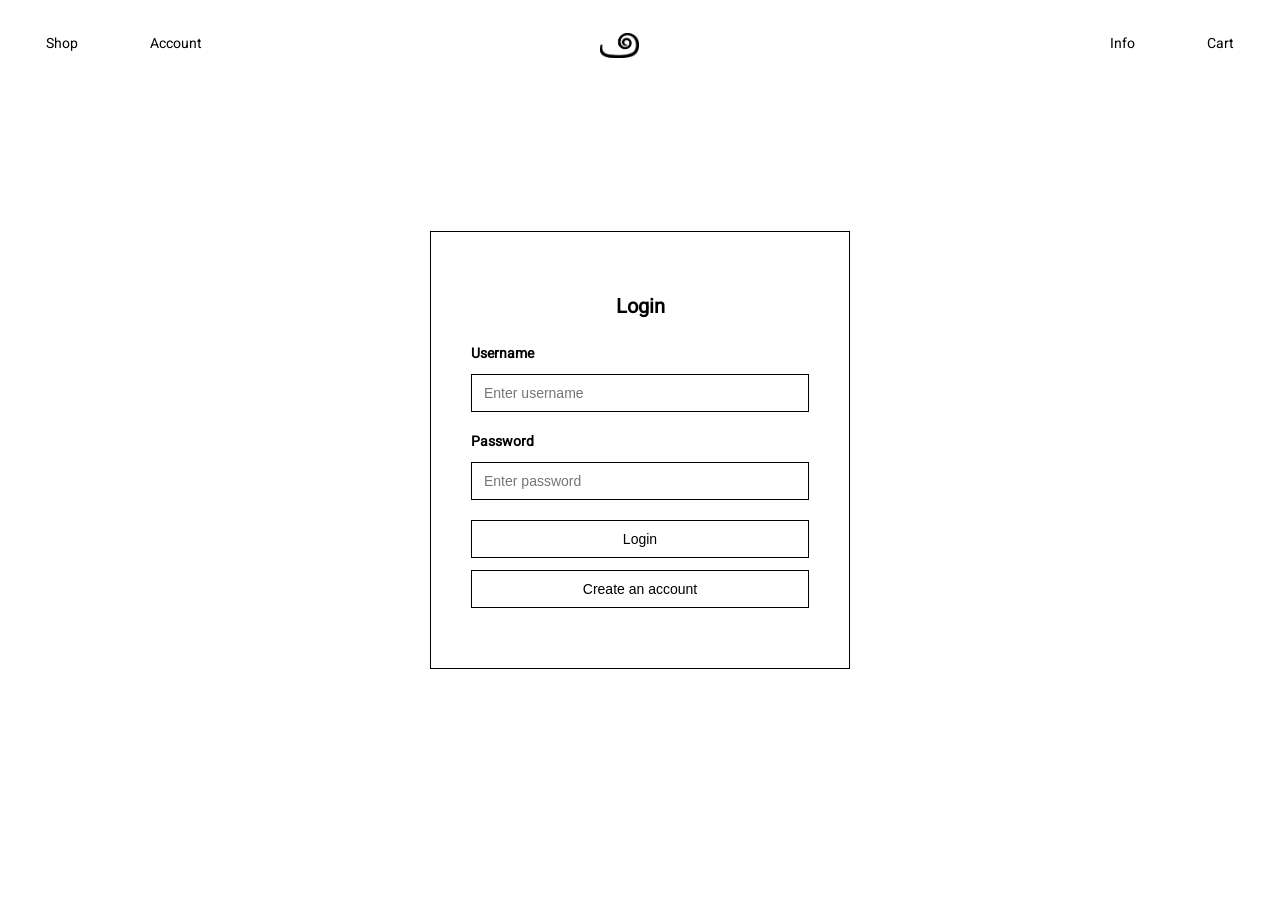
==== account.html @ 1daf3092 "initial commit" ====
<!DOCTYPE html>
<html lang="en">
<head>
  <meta charset="UTF-8" />
  <meta name="viewport" content="width=device-width, initial-scale=1" />
  <title>account</title>
  <link rel="icon" type="image/svg+xml" href="assets/favicon.svg">

  <link rel="stylesheet" href="account.css" />


  </style>
</head>
<body>


  <!-- 🔳 Slide-Up Panel -->
  <div id="slidePanel">
    <iframe id="panelContent" src=""></iframe>
  </div>


  <div class="login-container">
    <h3>Login</h3>
    <form>
      <label for="username">Username</label>
      <input type="text" id="username" name="username" placeholder="Enter username" required />

      <label for="password">Password</label>
      <input type="password" id="password" name="password" placeholder="Enter password" required />

      <button type="submit">Login</button>
    </form>
    <button class="create-account-btn">Create an account</button>
  </div>

  <script src="account.js"></script>
  <script src="menu.js"></script>
    <script src="cart.js"></script>


      <script>
    document.getElementById("openPanelLink").addEventListener("click", function(event) {
      event.preventDefault();
      const panel = document.getElementById("slidePanel");
      const iframe = document.getElementById("panelContent");
      panel.style.bottom = "0";
      iframe.src = "other-page.html"; // Replace with your actual URL
    });
  </script>

</body>
</html>
---- account.css ----
@font-face {
  font-family: 'Vazirmatn';
  src: url('assets/Vazirmatn.ttf') format('truetype');
  font-weight: normal;
  font-style: normal;

}


body {
    font-family: 'Vazirmatn';
  color: black;
  margin: 0;
  padding: 0;
  display: flex;
  justify-content: center;
  align-items: center;
  height: 100vh;
  background-color: #ffffff;
 /* background-image: url('assets/background.jpg');
 background-repeat: no-repeat;
 background-size: cover; */

}

    #slidePanel {
      position: fixed;
      bottom: -100%;
      left: 0;
      width: 100%;
      height: 87vh;
      background: white;
      transition: bottom 0.8s ease;
      z-index: 101;
      overflow: hidden;
    }

    #slidePanel iframe {
      width: 100%;
      height: 100%;
      border: none;
    }

h3 {
  font-size: 20px;
  margin-bottom: 20px;
  text-align: center;
}

/* Login Container */
.login-container {
  background-color: #ffffff;
  padding: 40px;
  border: 1px solid black;
/* box-shadow: 4px 4px 7px rgba(61, 61, 61, 0.15); */


  width: 420px;
  text-align: center;
  box-sizing: border-box;
}

/* Form Elements */
label {
  display: block;
  margin-bottom: 8px;
  font-size: 14px;
  font-weight: bold;
  text-align: left;
}

input[type="text"],
input[type="password"],
button {
  width: 100%;
  padding: 10px 12px;
  margin-bottom: 20px;
  border: 1px solid black;
  font-size: 14px;
  box-sizing: border-box;
  /* background-color: #fefbea; */
}

/* Buttons */
button {
  background-color: #ffffff;
  color: black;
  cursor: pointer;
  transition: background-color 0.3s ease;
  border-radius: 0;
}

/* button:hover {
  background-color: #f0f0f0;
} */

/* Create Account Button */
.create-account-btn {
  margin-top: -10px; /* Optional: tighten spacing */
    background-color: #ffffff;
}
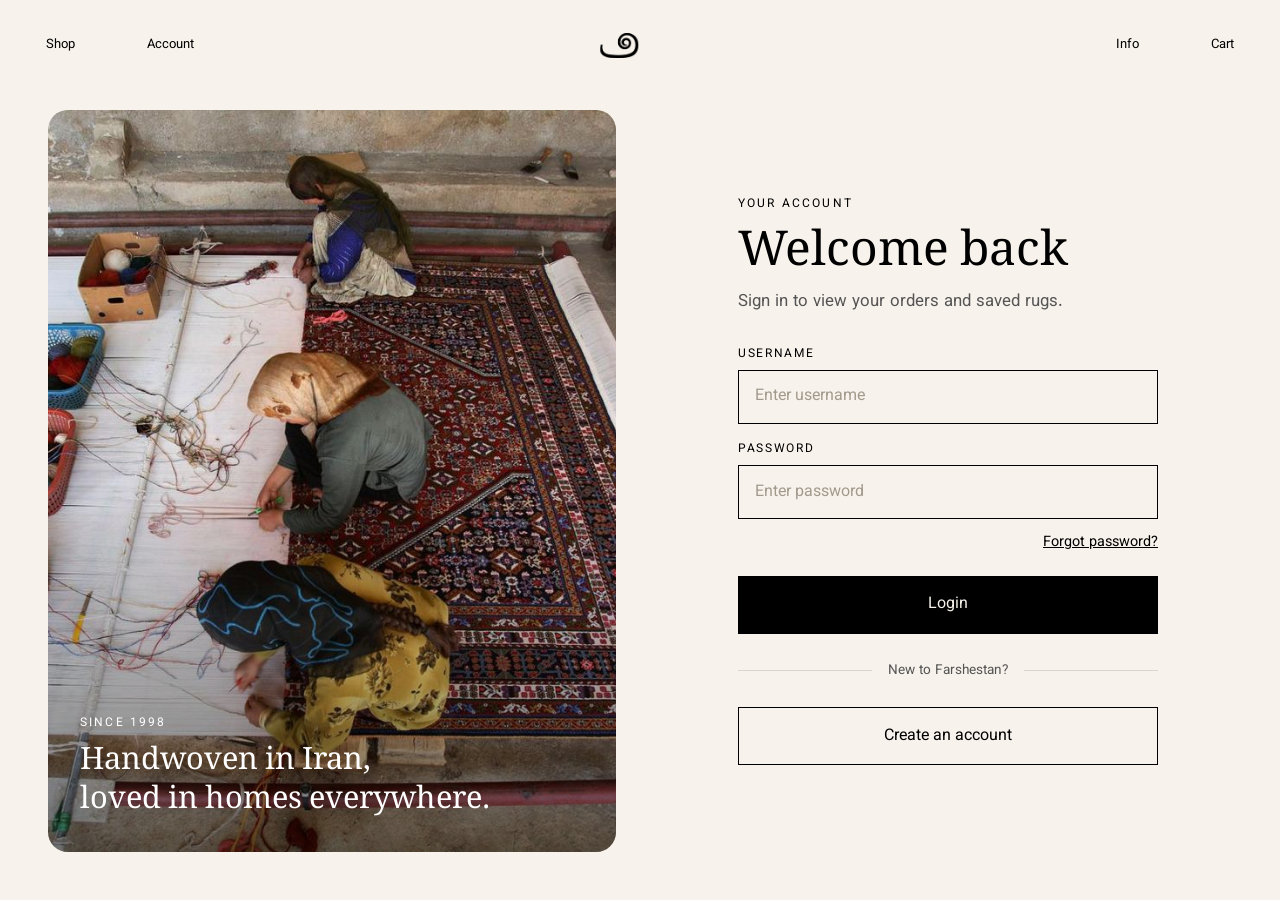
==== commit 7208e00a: "Redesign shop, account, cart, checkout, home and footer in the info-page style Bring every page in l" ====
--- a/account.html
+++ b/account.html
@@ -3,51 +3,71 @@
 <head>
   <meta charset="UTF-8" />
   <meta name="viewport" content="width=device-width, initial-scale=1" />
-  <title>account</title>
+  <title>Account</title>
   <link rel="icon" type="image/svg+xml" href="assets/favicon.svg">
 
+  <link rel="preconnect" href="https://fonts.googleapis.com">
+  <link rel="preconnect" href="https://fonts.gstatic.com" crossorigin>
+  <link href="https://fonts.googleapis.com/css2?family=Noto+Naskh+Arabic:wght@400;600&display=swap" rel="stylesheet">
+
+  <link rel="stylesheet" href="site.css" />
   <link rel="stylesheet" href="account.css" />
-
-
-  </style>
 </head>
 <body>
 
-
-  <!-- 🔳 Slide-Up Panel -->
+  <!-- Slide-up panel (Info) -->
   <div id="slidePanel">
-    <iframe id="panelContent" src=""></iframe>
+    <iframe id="panelContent" src="" title="Information"></iframe>
   </div>
 
 
-  <div class="login-container">
-    <h3>Login</h3>
-    <form>
-      <label for="username">Username</label>
-      <input type="text" id="username" name="username" placeholder="Enter username" required />
+  <main class="account-layout">
 
-      <label for="password">Password</label>
-      <input type="password" id="password" name="password" placeholder="Enter password" required />
+    <figure class="account-visual">
+      <img src="assets/weaving1.jpg" alt="Hands weaving a Persian rug on a loom">
+      <figcaption>
+        <span class="eyebrow">Since 1998</span>
+        Handwoven in Iran,<br>loved in homes everywhere.
+      </figcaption>
+    </figure>
 
-      <button type="submit">Login</button>
-    </form>
-    <button class="create-account-btn">Create an account</button>
-  </div>
+
+    <section class="login-container">
+
+      <span class="eyebrow">Your Account</span>
+      <h3>Welcome back</h3>
+      <p class="lede">Sign in to view your orders and saved rugs.</p>
+
+      <form>
+        <div class="field">
+          <label for="username">Username</label>
+          <input class="input" type="text" id="username" name="username" placeholder="Enter username" autocomplete="username" required />
+        </div>
+
+        <div class="field">
+          <label for="password">Password</label>
+          <input class="input" type="password" id="password" name="password" placeholder="Enter password" autocomplete="current-password" required />
+        </div>
+
+        <div class="form-meta">
+          <a href="#" class="text-link">Forgot password?</a>
+        </div>
+
+        <button type="submit" class="btn btn-block">Login</button>
+      </form>
+
+      <div class="divider">New to Farshestan?</div>
+
+      <button type="button" class="create-account-btn btn btn-outline btn-block">Create an account</button>
+
+    </section>
+
+  </main>
+
 
   <script src="account.js"></script>
+  <script src="cart.js"></script>
   <script src="menu.js"></script>
-    <script src="cart.js"></script>
-
-
-      <script>
-    document.getElementById("openPanelLink").addEventListener("click", function(event) {
-      event.preventDefault();
-      const panel = document.getElementById("slidePanel");
-      const iframe = document.getElementById("panelContent");
-      panel.style.bottom = "0";
-      iframe.src = "other-page.html"; // Replace with your actual URL
-    });
-  </script>
 
 </body>
 </html>
--- a/site.css
+++ b/site.css
@@ -0,0 +1,341 @@
+/* =========================================================
+   FARSHESTAN — SHARED STYLES
+   Used by: index, account, cart, checkout.
+   Same visual language as other-page.html and shop.css.
+========================================================= */
+
+@font-face {
+  font-family: 'Vazirmatn';
+  src: url('assets/Vazirmatn.ttf') format('truetype');
+  font-display: swap;
+}
+
+:root {
+  --cream: #f7f2eb;
+  --paper: #ffffff;
+  --ink: #000000;
+  --muted: #555555;
+  --soft: #888888;
+  --hair: rgba(0, 0, 0, 0.12);
+  --accent: #A52A2A;
+
+  --serif: 'Noto Naskh Arabic', serif;
+  --sans: 'Vazirmatn', sans-serif;
+
+  --radius: 20px;
+  --gutter: 3rem;
+  --ease: cubic-bezier(0.22, 1, 0.36, 1);
+}
+
+*,
+*::before,
+*::after {
+  box-sizing: border-box;
+}
+
+body {
+  margin: 0;
+  background-color: var(--cream);
+  color: var(--ink);
+  font-family: var(--sans);
+  line-height: 1.3;
+  -webkit-font-smoothing: antialiased;
+}
+
+img {
+  display: block;
+  max-width: 100%;
+}
+
+button,
+input {
+  font-family: inherit;
+  color: inherit;
+}
+
+a {
+  color: inherit;
+}
+
+
+/* =========================================================
+   SLIDE-UP INFO PANEL
+========================================================= */
+
+#slidePanel {
+  position: fixed;
+  left: 0;
+  bottom: -100%;
+  width: 100%;
+  height: 100%;
+  background: var(--cream);
+  z-index: 100002;
+  transition: bottom 0.6s var(--ease);
+}
+
+#panelContent {
+  display: block;
+  width: 100%;
+  height: 100%;
+  border: 0;
+}
+
+
+/* =========================================================
+   TYPE
+========================================================= */
+
+.eyebrow {
+  display: block;
+  margin-bottom: 1rem;
+  font-size: 0.75rem;
+  letter-spacing: 0.18em;
+  text-transform: uppercase;
+}
+
+.page-title {
+  margin: 0;
+  font-family: var(--serif);
+  font-weight: 600;
+  font-size: clamp(2.5rem, 5vw, 4rem);
+  line-height: 1.05;
+}
+
+.page-head {
+  margin-bottom: 2.5rem;
+  padding-bottom: 2rem;
+  border-bottom: 1px solid var(--ink);
+}
+
+.lede {
+  margin: 0 0 2rem;
+  font-size: 1.05rem;
+  line-height: 1.5;
+  color: var(--muted);
+}
+
+
+/* =========================================================
+   BUTTONS
+========================================================= */
+
+.btn {
+  display: inline-flex;
+  align-items: center;
+  justify-content: center;
+  gap: 0.5rem;
+  padding: 0.95rem 1.5rem;
+  border: 1px solid var(--ink);
+  background: var(--ink);
+  color: var(--cream);
+  font-size: 1rem;
+  text-decoration: none;
+  cursor: pointer;
+  transition: background-color 0.3s ease, color 0.3s ease, border-color 0.3s ease;
+}
+
+.btn:hover {
+  background: #444;
+  border-color: #444;
+}
+
+.btn-outline {
+  background: transparent;
+  color: var(--ink);
+}
+
+.btn-outline:hover {
+  background: var(--ink);
+  border-color: var(--ink);
+  color: var(--cream);
+}
+
+.btn-block {
+  width: 100%;
+}
+
+.text-link {
+  font-size: 0.9rem;
+  text-decoration: underline;
+  cursor: pointer;
+}
+
+.text-link:hover {
+  color: var(--accent);
+}
+
+
+/* =========================================================
+   FORMS
+========================================================= */
+
+.field {
+  display: flex;
+  flex-direction: column;
+  gap: 0.45rem;
+  margin-bottom: 1.15rem;
+}
+
+.field label {
+  font-size: 0.75rem;
+  letter-spacing: 0.14em;
+  text-transform: uppercase;
+}
+
+.field label.required::after {
+  content: ' *';
+}
+
+.input {
+  width: 100%;
+  padding: 0.85rem 1rem;
+  border: 1px solid var(--ink);
+  border-radius: 0;
+  background: transparent;
+  font-size: 1rem;
+  outline: none;
+  -webkit-appearance: none;
+  appearance: none;
+  transition: background-color 0.2s ease, box-shadow 0.2s ease;
+}
+
+.input::placeholder {
+  color: #a39a8e;
+}
+
+.input:focus {
+  background: var(--paper);
+  box-shadow: 0 0 0 1px var(--ink);
+}
+
+.row-2 {
+  display: grid;
+  grid-template-columns: 1fr 1fr;
+  gap: 1rem;
+}
+
+.divider {
+  display: flex;
+  align-items: center;
+  gap: 1rem;
+  margin: 1.75rem 0;
+  font-size: 0.85rem;
+  color: var(--muted);
+}
+
+.divider::before,
+.divider::after {
+  content: '';
+  flex: 1;
+  height: 1px;
+  background: var(--hair);
+}
+
+
+/* =========================================================
+   ORDER SUMMARY (cart page + checkout)
+========================================================= */
+
+.summary {
+  position: sticky;
+  top: 90px;
+  padding: 2rem;
+  background: var(--paper);
+  border-radius: var(--radius);
+}
+
+.summary h2 {
+  margin: 0 0 1.25rem;
+  font-family: var(--serif);
+  font-weight: normal;
+  font-size: 1.6rem;
+}
+
+.summary-item {
+  display: grid;
+  grid-template-columns: 64px 1fr auto;
+  gap: 1rem;
+  align-items: center;
+  padding: 0.9rem 0;
+  border-bottom: 1px solid var(--hair);
+}
+
+.summary-item:first-child {
+  border-top: 1px solid var(--hair);
+}
+
+.summary-thumb {
+  width: 64px;
+  height: 80px;
+  padding: 4px;
+  object-fit: contain;
+  background: var(--cream);
+  border-radius: 10px;
+}
+
+.summary-name {
+  margin: 0 0 0.2rem;
+  font-size: 0.95rem;
+}
+
+.summary-qty {
+  font-size: 0.85rem;
+  color: var(--muted);
+}
+
+.summary-price {
+  font-size: 0.95rem;
+  white-space: nowrap;
+}
+
+.summary-line {
+  display: flex;
+  justify-content: space-between;
+  margin-top: 1rem;
+  font-size: 0.95rem;
+  color: var(--muted);
+}
+
+.summary-total {
+  display: flex;
+  justify-content: space-between;
+  align-items: baseline;
+  margin-top: 1rem;
+  padding-top: 1rem;
+  border-top: 1px solid var(--ink);
+  font-size: 1.2rem;
+}
+
+.summary-empty {
+  padding: 1rem 0;
+  color: var(--muted);
+}
+
+
+/* =========================================================
+   RESPONSIVE
+========================================================= */
+
+@media (max-width: 600px) {
+  :root {
+    --gutter: 1rem;
+  }
+
+  .row-2 {
+    grid-template-columns: 1fr;
+    gap: 0;
+  }
+
+  .summary {
+    padding: 1.5rem;
+  }
+}
+
+@media (prefers-reduced-motion: reduce) {
+  *,
+  *::before,
+  *::after {
+    animation: none !important;
+    transition: none !important;
+  }
+}
--- a/account.css
+++ b/account.css
@@ -1,101 +1,91 @@
-@font-face {
-  font-family: 'Vazirmatn';
-  src: url('assets/Vazirmatn.ttf') format('truetype');
-  font-weight: normal;
-  font-style: normal;
+/* =========================================================
+   ACCOUNT — layout only (shared styles live in site.css)
+========================================================= */
 
+.account-layout {
+  display: grid;
+  grid-template-columns: minmax(0, 1fr) minmax(0, 1fr);
+  gap: 3rem;
+  min-height: 100vh;
+  padding: 110px var(--gutter) var(--gutter);
 }
 
-
-body {
-    font-family: 'Vazirmatn';
-  color: black;
+.account-visual {
+  position: relative;
   margin: 0;
-  padding: 0;
-  display: flex;
-  justify-content: center;
-  align-items: center;
-  height: 100vh;
-  background-color: #ffffff;
- /* background-image: url('assets/background.jpg');
- background-repeat: no-repeat;
- background-size: cover; */
-
+  min-height: 520px;
+  overflow: hidden;
+  border-radius: var(--radius);
+  background: #e9e0d3;
 }
 
-    #slidePanel {
-      position: fixed;
-      bottom: -100%;
-      left: 0;
-      width: 100%;
-      height: 87vh;
-      background: white;
-      transition: bottom 0.8s ease;
-      z-index: 101;
-      overflow: hidden;
-    }
-
-    #slidePanel iframe {
-      width: 100%;
-      height: 100%;
-      border: none;
-    }
-
-h3 {
-  font-size: 20px;
-  margin-bottom: 20px;
-  text-align: center;
+.account-visual img {
+  position: absolute;
+  inset: 0;
+  width: 100%;
+  height: 100%;
+  object-fit: cover;
 }
 
-/* Login Container */
-.login-container {
-  background-color: #ffffff;
-  padding: 40px;
-  border: 1px solid black;
-/* box-shadow: 4px 4px 7px rgba(61, 61, 61, 0.15); */
-
-
-  width: 420px;
-  text-align: center;
-  box-sizing: border-box;
+.account-visual::after {
+  content: '';
+  position: absolute;
+  inset: 0;
+  background: linear-gradient(to top, rgba(0, 0, 0, 0.55), rgba(0, 0, 0, 0) 55%);
 }
 
-/* Form Elements */
-label {
-  display: block;
-  margin-bottom: 8px;
-  font-size: 14px;
-  font-weight: bold;
-  text-align: left;
+.account-visual figcaption {
+  position: absolute;
+  left: 2rem;
+  right: 2rem;
+  bottom: 2rem;
+  z-index: 1;
+  color: #ffffff;
+  font-family: var(--serif);
+  font-size: clamp(1.5rem, 2.4vw, 2rem);
+  line-height: 1.25;
 }
 
-input[type="text"],
-input[type="password"],
-button {
-  width: 100%;
-  padding: 10px 12px;
-  margin-bottom: 20px;
-  border: 1px solid black;
-  font-size: 14px;
-  box-sizing: border-box;
-  /* background-color: #fefbea; */
+.account-visual figcaption .eyebrow {
+  font-family: var(--sans);
+  margin-bottom: 0.75rem;
 }
 
-/* Buttons */
-button {
-  background-color: #ffffff;
-  color: black;
-  cursor: pointer;
-  transition: background-color 0.3s ease;
-  border-radius: 0;
+.login-container {
+  align-self: center;
+  justify-self: center;
+  width: 100%;
+  max-width: 420px;
+  padding: 2rem 0;
 }
 
-/* button:hover {
-  background-color: #f0f0f0;
-} */
+.login-container h3 {
+  margin: 0 0 0.5rem;
+  font-family: var(--serif);
+  font-weight: normal;
+  font-size: clamp(2.25rem, 4vw, 3rem);
+  line-height: 1.1;
+}
 
-/* Create Account Button */
-.create-account-btn {
-  margin-top: -10px; /* Optional: tighten spacing */
-    background-color: #ffffff;
+.form-meta {
+  display: flex;
+  justify-content: flex-end;
+  margin: -0.25rem 0 1.5rem;
 }
+
+@media (max-width: 900px) {
+  .account-layout {
+    grid-template-columns: 1fr;
+    padding-top: 120px;
+  }
+
+  .account-visual {
+    display: none;
+  }
+
+  .login-container {
+    justify-self: stretch;
+    max-width: 480px;
+    margin: 0 auto;
+  }
+}
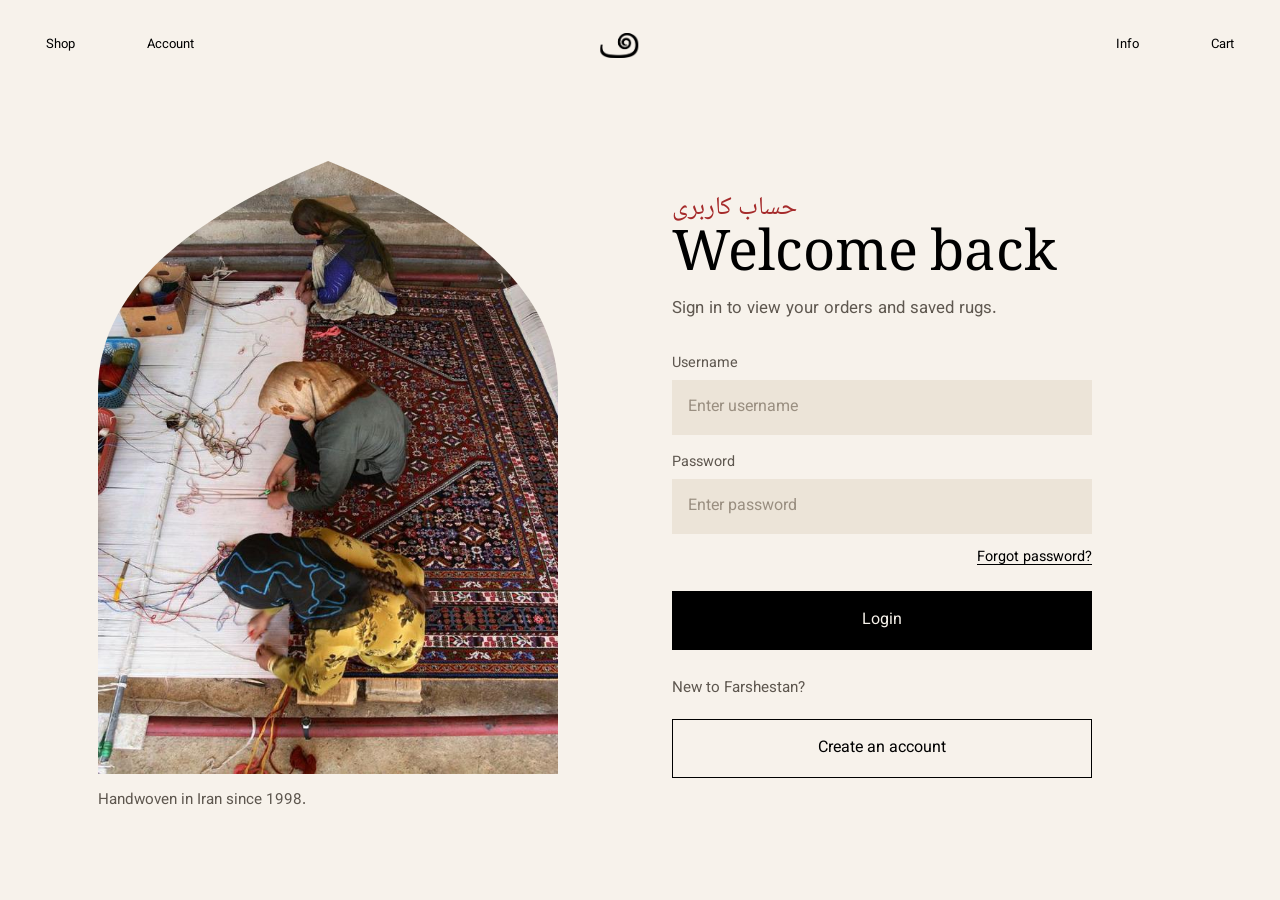
==== commit dff9719f: "Heritage meets modern: square product images, fewer rules, Persian type - Product images now sit on " ====
--- a/account.html
+++ b/account.html
@@ -25,16 +25,13 @@
 
     <figure class="account-visual">
       <img src="assets/weaving1.jpg" alt="Hands weaving a Persian rug on a loom">
-      <figcaption>
-        <span class="eyebrow">Since 1998</span>
-        Handwoven in Iran,<br>loved in homes everywhere.
-      </figcaption>
+      <figcaption>Handwoven in Iran since 1998.</figcaption>
     </figure>
 
 
     <section class="login-container">
 
-      <span class="eyebrow">Your Account</span>
+      <p class="account-fa fa" lang="fa" aria-hidden="true">حساب کاربری</p>
       <h3>Welcome back</h3>
       <p class="lede">Sign in to view your orders and saved rugs.</p>
 
@@ -56,7 +53,7 @@
         <button type="submit" class="btn btn-block">Login</button>
       </form>
 
-      <div class="divider">New to Farshestan?</div>
+      <p class="divider">New to Farshestan?</p>
 
       <button type="button" class="create-account-btn btn btn-outline btn-block">Create an account</button>
 
--- a/site.css
+++ b/site.css
@@ -1,7 +1,8 @@
 /* =========================================================
    FARSHESTAN — SHARED STYLES
    Used by: index, account, cart, checkout.
-   Same visual language as other-page.html and shop.css.
+   Heritage + modernism: Persian script as display type,
+   madder + indigo dyes, square forms, space instead of rules.
 ========================================================= */
 
 @font-face {
@@ -12,17 +13,16 @@
 
 :root {
   --cream: #f7f2eb;
+  --sand: #ece4d8;
   --paper: #ffffff;
   --ink: #000000;
-  --muted: #555555;
-  --soft: #888888;
-  --hair: rgba(0, 0, 0, 0.12);
-  --accent: #A52A2A;
+  --muted: #5e574f;
+  --madder: #A52A2A;
+  --indigo: #1f2a44;
 
   --serif: 'Noto Naskh Arabic', serif;
   --sans: 'Vazirmatn', sans-serif;
 
-  --radius: 20px;
   --gutter: 3rem;
   --ease: cubic-bezier(0.22, 1, 0.36, 1);
 }
@@ -38,13 +38,18 @@
   background-color: var(--cream);
   color: var(--ink);
   font-family: var(--sans);
-  line-height: 1.3;
+  line-height: 1.35;
   -webkit-font-smoothing: antialiased;
 }
 
 img {
   display: block;
   max-width: 100%;
+}
+
+/* The menu's logo images must keep their natural width */
+#menuBar img {
+  max-width: none;
 }
 
 button,
@@ -55,6 +60,18 @@
 
 a {
   color: inherit;
+}
+
+:focus-visible {
+  outline: 2px solid var(--madder);
+  outline-offset: 3px;
+}
+
+/* Persian script */
+.fa {
+  font-family: var(--serif);
+  direction: rtl;
+  unicode-bidi: isolate;
 }
 
 
@@ -82,35 +99,37 @@
 
 
 /* =========================================================
-   TYPE
-========================================================= */
-
-.eyebrow {
-  display: block;
-  margin-bottom: 1rem;
-  font-size: 0.75rem;
-  letter-spacing: 0.18em;
-  text-transform: uppercase;
+   PAGE TITLES — Latin with its Persian counterpart
+========================================================= */
+
+.page-head {
+  display: flex;
+  align-items: flex-end;
+  justify-content: space-between;
+  gap: 2rem;
+  margin-bottom: 3.5rem;
 }
 
 .page-title {
   margin: 0;
   font-family: var(--serif);
   font-weight: 600;
-  font-size: clamp(2.5rem, 5vw, 4rem);
-  line-height: 1.05;
-}
-
-.page-head {
-  margin-bottom: 2.5rem;
-  padding-bottom: 2rem;
-  border-bottom: 1px solid var(--ink);
+  font-size: clamp(2.75rem, 6vw, 5rem);
+  line-height: 1;
+}
+
+.page-fa {
+  margin: 0;
+  font-size: clamp(3rem, 8vw, 6.5rem);
+  font-weight: 600;
+  line-height: 0.9;
+  color: var(--madder);
 }
 
 .lede {
   margin: 0 0 2rem;
   font-size: 1.05rem;
-  line-height: 1.5;
+  line-height: 1.55;
   color: var(--muted);
 }
 
@@ -124,7 +143,7 @@
   align-items: center;
   justify-content: center;
   gap: 0.5rem;
-  padding: 0.95rem 1.5rem;
+  padding: 1rem 1.5rem;
   border: 1px solid var(--ink);
   background: var(--ink);
   color: var(--cream);
@@ -135,8 +154,8 @@
 }
 
 .btn:hover {
-  background: #444;
-  border-color: #444;
+  background: var(--indigo);
+  border-color: var(--indigo);
 }
 
 .btn-outline {
@@ -155,57 +174,62 @@
 }
 
 .text-link {
-  font-size: 0.9rem;
   text-decoration: underline;
+  text-underline-offset: 3px;
   cursor: pointer;
 }
 
 .text-link:hover {
-  color: var(--accent);
-}
-
-
-/* =========================================================
-   FORMS
+  color: var(--madder);
+}
+
+
+/* =========================================================
+   FORMS — filled fields, no outlines until focus
 ========================================================= */
 
 .field {
   display: flex;
   flex-direction: column;
-  gap: 0.45rem;
-  margin-bottom: 1.15rem;
+  gap: 0.4rem;
+  margin-bottom: 1.1rem;
 }
 
 .field label {
-  font-size: 0.75rem;
-  letter-spacing: 0.14em;
-  text-transform: uppercase;
+  font-size: 0.9rem;
+  color: var(--muted);
 }
 
 .field label.required::after {
   content: ' *';
+  color: var(--madder);
 }
 
 .input {
   width: 100%;
-  padding: 0.85rem 1rem;
-  border: 1px solid var(--ink);
+  padding: 0.95rem 1rem;
+  border: 0;
   border-radius: 0;
-  background: transparent;
+  background: var(--sand);
   font-size: 1rem;
   outline: none;
   -webkit-appearance: none;
   appearance: none;
+  box-shadow: inset 0 -2px 0 transparent;
   transition: background-color 0.2s ease, box-shadow 0.2s ease;
 }
 
 .input::placeholder {
-  color: #a39a8e;
+  color: #9a8f81;
+}
+
+.input:hover {
+  background: #e6dccd;
 }
 
 .input:focus {
   background: var(--paper);
-  box-shadow: 0 0 0 1px var(--ink);
+  box-shadow: inset 0 -2px 0 var(--ink);
 }
 
 .row-2 {
@@ -215,20 +239,9 @@
 }
 
 .divider {
-  display: flex;
-  align-items: center;
-  gap: 1rem;
-  margin: 1.75rem 0;
-  font-size: 0.85rem;
-  color: var(--muted);
-}
-
-.divider::before,
-.divider::after {
-  content: '';
-  flex: 1;
-  height: 1px;
-  background: var(--hair);
+  margin: 1.75rem 0 1.25rem;
+  font-size: 0.95rem;
+  color: var(--muted);
 }
 
 
@@ -240,8 +253,7 @@
   position: sticky;
   top: 90px;
   padding: 2rem;
-  background: var(--paper);
-  border-radius: var(--radius);
+  background: var(--sand);
 }
 
 .summary h2 {
@@ -256,21 +268,15 @@
   grid-template-columns: 64px 1fr auto;
   gap: 1rem;
   align-items: center;
-  padding: 0.9rem 0;
-  border-bottom: 1px solid var(--hair);
-}
-
-.summary-item:first-child {
-  border-top: 1px solid var(--hair);
+  padding: 0.6rem 0;
 }
 
 .summary-thumb {
   width: 64px;
   height: 80px;
-  padding: 4px;
+  padding: 5px;
   object-fit: contain;
-  background: var(--cream);
-  border-radius: 10px;
+  background: var(--paper);
 }
 
 .summary-name {
@@ -291,7 +297,7 @@
 .summary-line {
   display: flex;
   justify-content: space-between;
-  margin-top: 1rem;
+  margin-top: 1.25rem;
   font-size: 0.95rem;
   color: var(--muted);
 }
@@ -300,14 +306,13 @@
   display: flex;
   justify-content: space-between;
   align-items: baseline;
-  margin-top: 1rem;
-  padding-top: 1rem;
-  border-top: 1px solid var(--ink);
-  font-size: 1.2rem;
+  margin-top: 0.5rem;
+  font-family: var(--serif);
+  font-size: 1.5rem;
 }
 
 .summary-empty {
-  padding: 1rem 0;
+  padding: 0.5rem 0;
   color: var(--muted);
 }
 
@@ -315,6 +320,14 @@
 /* =========================================================
    RESPONSIVE
 ========================================================= */
+
+@media (max-width: 700px) {
+  .page-head {
+    flex-direction: column-reverse;
+    align-items: flex-start;
+    gap: 0.5rem;
+  }
+}
 
 @media (max-width: 600px) {
   :root {
--- a/account.css
+++ b/account.css
@@ -1,81 +1,73 @@
 /* =========================================================
    ACCOUNT — layout only (shared styles live in site.css)
+   The photo sits in a pointed Persian arch (iwan / mihrab).
 ========================================================= */
 
 .account-layout {
   display: grid;
   grid-template-columns: minmax(0, 1fr) minmax(0, 1fr);
-  gap: 3rem;
+  gap: 4rem;
+  align-items: center;
   min-height: 100vh;
-  padding: 110px var(--gutter) var(--gutter);
+  padding: 120px var(--gutter) var(--gutter);
 }
 
 .account-visual {
-  position: relative;
   margin: 0;
-  min-height: 520px;
-  overflow: hidden;
-  border-radius: var(--radius);
-  background: #e9e0d3;
+  justify-self: center;
+  width: min(100%, 460px);
 }
 
 .account-visual img {
-  position: absolute;
-  inset: 0;
   width: 100%;
-  height: 100%;
+  aspect-ratio: 3 / 4;
   object-fit: cover;
-}
-
-.account-visual::after {
-  content: '';
-  position: absolute;
-  inset: 0;
-  background: linear-gradient(to top, rgba(0, 0, 0, 0.55), rgba(0, 0, 0, 0) 55%);
+  background: var(--sand);
+  /* Pointed arch */
+  -webkit-mask: url("data:image/svg+xml,%3Csvg xmlns='http://www.w3.org/2000/svg' viewBox='0 0 300 400' preserveAspectRatio='none'%3E%3Cpath d='M0 400V150C0 70 90 25 150 0C210 25 300 70 300 150V400Z'/%3E%3C/svg%3E") center / 100% 100% no-repeat;
+          mask: url("data:image/svg+xml,%3Csvg xmlns='http://www.w3.org/2000/svg' viewBox='0 0 300 400' preserveAspectRatio='none'%3E%3Cpath d='M0 400V150C0 70 90 25 150 0C210 25 300 70 300 150V400Z'/%3E%3C/svg%3E") center / 100% 100% no-repeat;
 }
 
 .account-visual figcaption {
-  position: absolute;
-  left: 2rem;
-  right: 2rem;
-  bottom: 2rem;
-  z-index: 1;
-  color: #ffffff;
-  font-family: var(--serif);
-  font-size: clamp(1.5rem, 2.4vw, 2rem);
-  line-height: 1.25;
-}
-
-.account-visual figcaption .eyebrow {
-  font-family: var(--sans);
-  margin-bottom: 0.75rem;
+  margin-top: 1rem;
+  font-size: 0.95rem;
+  color: var(--muted);
 }
 
 .login-container {
-  align-self: center;
-  justify-self: center;
+  justify-self: start;
   width: 100%;
   max-width: 420px;
   padding: 2rem 0;
+}
+
+.account-fa {
+  margin: 0 0 0.25rem;
+  font-size: 1.6rem;
+  line-height: 1.2;
+  color: var(--madder);
+  text-align: left;
 }
 
 .login-container h3 {
   margin: 0 0 0.5rem;
   font-family: var(--serif);
   font-weight: normal;
-  font-size: clamp(2.25rem, 4vw, 3rem);
-  line-height: 1.1;
+  font-size: clamp(2.5rem, 4.5vw, 3.5rem);
+  line-height: 1.05;
 }
 
 .form-meta {
   display: flex;
   justify-content: flex-end;
   margin: -0.25rem 0 1.5rem;
+  font-size: 0.9rem;
 }
 
 @media (max-width: 900px) {
   .account-layout {
     grid-template-columns: 1fr;
+    gap: 0;
     padding-top: 120px;
   }
 
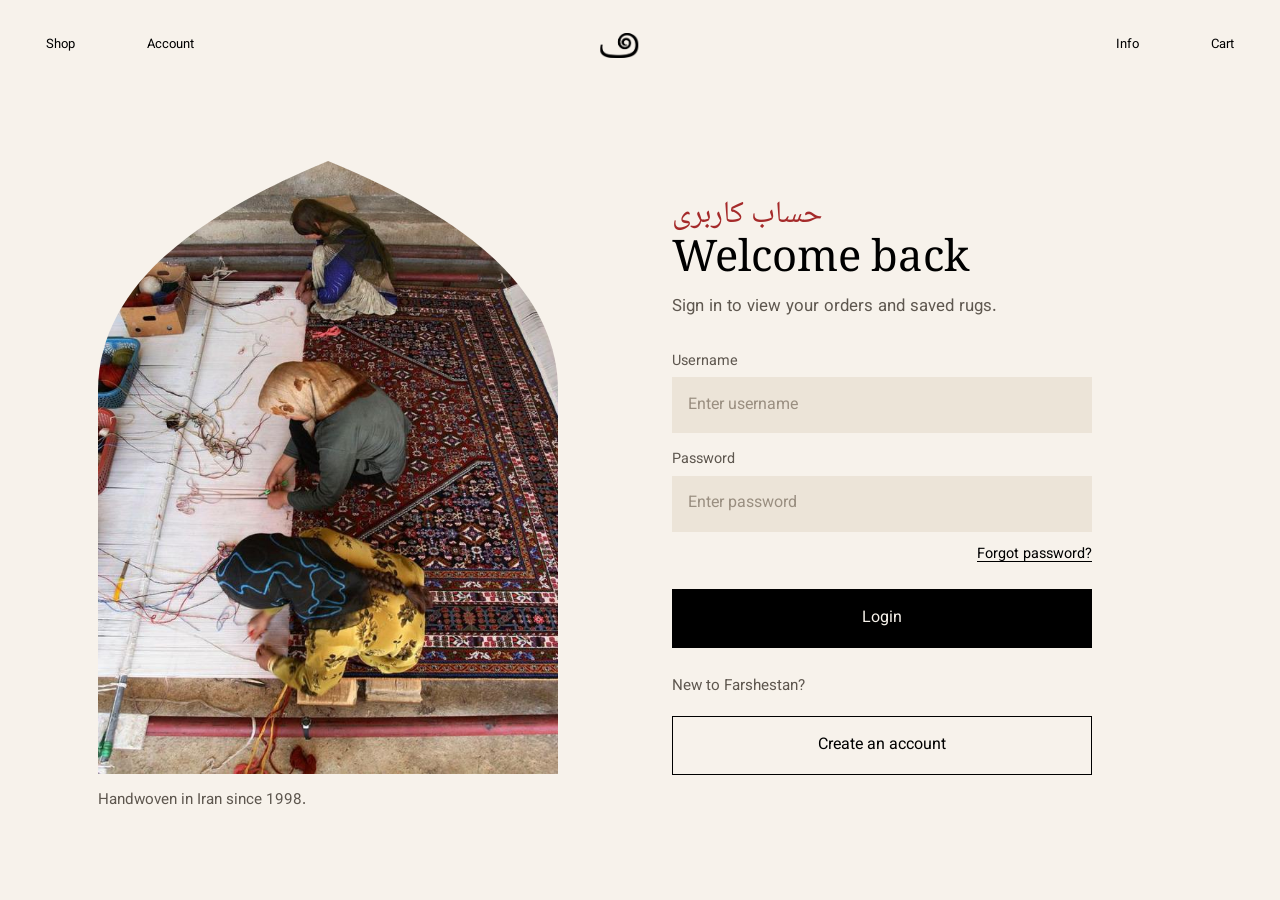
==== commit 55559453: "Sharp corners everywhere A new corners.css, loaded last on every page, gives every button, input, ch" ====
--- a/account.html
+++ b/account.html
@@ -12,6 +12,7 @@
 
   <link rel="stylesheet" href="site.css" />
   <link rel="stylesheet" href="account.css" />
+  <link rel="stylesheet" href="corners.css" />
 </head>
 <body>
 
--- a/site.css
+++ b/site.css
@@ -25,6 +25,12 @@
 
   --gutter: 3rem;
   --ease: cubic-bezier(0.22, 1, 0.36, 1);
+
+  /* Type scale shared by every page (the homepage headline sets it) */
+  --h-display: clamp(1.75rem, 3.4vw, 2.75rem);   /* page titles and section headings */
+  --h-fa: clamp(1.5rem, 2.4vw, 2rem);            /* the Persian word above a heading */
+  --h-title: clamp(1.4rem, 2vw, 1.75rem);        /* product names, empty states, smaller headings */
+  --h-sub: clamp(1.2rem, 1.6vw, 1.45rem);        /* card and list headings */
 }
 
 *,
@@ -102,27 +108,28 @@
    PAGE TITLES — Latin with its Persian counterpart
 ========================================================= */
 
+/* Persian word above the Latin title, as on the homepage */
 .page-head {
   display: flex;
-  align-items: flex-end;
-  justify-content: space-between;
-  gap: 2rem;
-  margin-bottom: 3.5rem;
+  flex-direction: column-reverse;
+  align-items: flex-start;
+  gap: 0.35rem;
+  margin-bottom: 2.5rem;
 }
 
 .page-title {
   margin: 0;
   font-family: var(--serif);
   font-weight: 600;
-  font-size: clamp(2.75rem, 6vw, 5rem);
-  line-height: 1;
+  font-size: var(--h-display);
+  line-height: 1.1;
 }
 
 .page-fa {
   margin: 0;
-  font-size: clamp(3rem, 8vw, 6.5rem);
-  font-weight: 600;
-  line-height: 0.9;
+  font-size: var(--h-fa);
+  font-weight: 400;
+  line-height: 1.2;
   color: var(--madder);
 }
 
@@ -260,7 +267,7 @@
   margin: 0 0 1.25rem;
   font-family: var(--serif);
   font-weight: normal;
-  font-size: 1.6rem;
+  font-size: var(--h-sub);
 }
 
 .summary-item {
--- a/account.css
+++ b/account.css
@@ -43,7 +43,7 @@
 
 .account-fa {
   margin: 0 0 0.25rem;
-  font-size: 1.6rem;
+  font-size: var(--h-fa);
   line-height: 1.2;
   color: var(--madder);
   text-align: left;
@@ -53,8 +53,8 @@
   margin: 0 0 0.5rem;
   font-family: var(--serif);
   font-weight: normal;
-  font-size: clamp(2.5rem, 4.5vw, 3.5rem);
-  line-height: 1.05;
+  font-size: var(--h-display);
+  line-height: 1.1;
 }
 
 .form-meta {
--- a/corners.css
+++ b/corners.css
@@ -0,0 +1,80 @@
+/* =========================================================
+   FARSHESTAN — CORNERS
+   One corner style for the whole site. Every page loads this
+   file last, so these two settings decide every corner:
+
+   --r-control  buttons, inputs, chips, the search bar, tags
+   --r-surface  product cards, images, panels, pop-ups
+
+   Round things (colour dots, pins, arrow buttons) stay round.
+========================================================= */
+
+:root {
+  --r-control: 0px;   /* sharp corners everywhere */
+  --r-surface: 0px;
+}
+
+
+/* ---------- controls ---------- */
+.btn,
+.cta-button,
+.add-to-cart,
+.continue-btn,
+.create-account-btn,
+.home-cta,
+.rug-card-link,
+.cart-cta,
+.cart-qty,
+.play-toggle,
+.chips-chip,
+.search-box,
+.search-tok,
+.search-item,
+.search-item.go,
+.pin-peek,
+.input,
+input[type="text"],
+input[type="email"],
+input[type="password"],
+input[type="tel"],
+input[type="search"],
+.subscribe-form input[type="email"],
+.subscribe-form button,
+.signup input,
+.signup button,
+#filter-controls .custom-select,
+.price-select-wrapper .custom-select {
+  border-radius: var(--r-control) !important;
+}
+
+/* inputs inside the search bar take the bar's shape, not their own */
+.search-box input { border-radius: 0 !important; }
+
+/* the woven dashed line inside the homepage button follows its shape */
+.home-cta::before { border-radius: var(--r-control) !important; }
+
+/* small buttons inside the cart's quantity control */
+.cart-qty button { border-radius: var(--r-control) !important; }
+
+
+/* ---------- surfaces ---------- */
+.image-item,
+.car-card,
+.modal-content,
+#modal-image,
+.region-panel,
+.region-thumbs button,
+.search-panel,
+.summary,
+.rug-card,
+.media,
+.story-img,
+.cart-row-frame,
+.cart-item-img {
+  border-radius: var(--r-surface) !important;
+  overflow: hidden;
+}
+
+/* the product popup: the picture keeps its own corners on the outer edge only */
+.modal-content #modal-image { border-radius: 0 !important; }
+.modal-media { border-radius: 0; }
